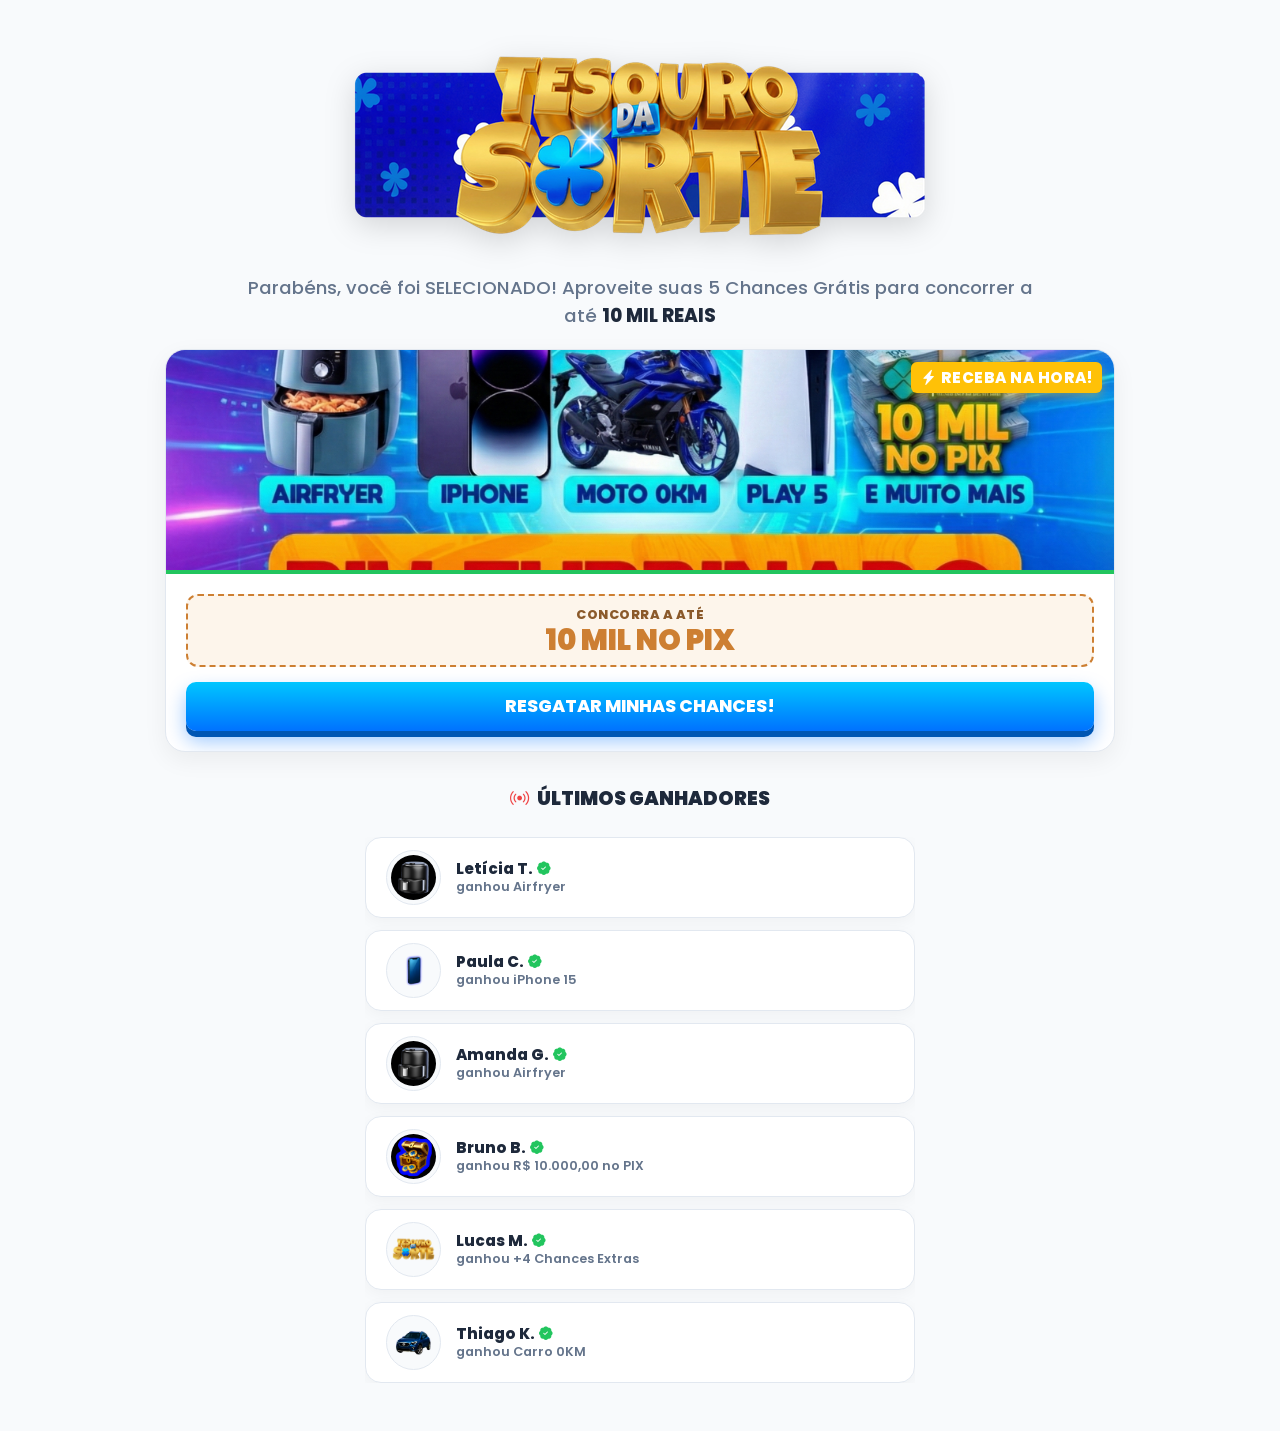
==== up/1/index.html @ 0427543c "Add files via upload" ====
<!DOCTYPE html><html lang="pt-BR"><head>
    <meta charset="UTF-8">
    <meta name="viewport" content="width=device-width, initial-scale=1.0, maximum-scale=1.0, user-scalable=no">
    <title>Transforme sua vida hoje!</title>
    
    <link rel="preconnect" href="https://fonts.googleapis.com">
    <link rel="preconnect" href="https://fonts.gstatic.com" crossorigin="">
    <link href="https://fonts.googleapis.com/css2?family=Poppins:wght@400;500;600;700;800;900&display=swap" rel="stylesheet">
    <link rel="stylesheet" href="css/bootstrap-icons.css">
    
    <script src="js/notiflix-aio-3.2.8.min.js"></script>
    <link href="css/notiflix.min.css" rel="stylesheet">

    <style>
        :root {
            --primary-blue: #1d4ed8;
            --primary-green: #22c55e;
            --hover-green: #16a34a;
            --light-green-bg: #f0fdf4;
            --accent-yellow: #FFC107;
            --neon-red: #ef4444;
            
            --cta-blue-top: #00c6ff;
            --cta-blue-bottom: #0072ff;
            --cta-blue-glow: rgba(0, 114, 255, 0.4);

            --dark-text: #1e293b;
            --gray-text: #64748b;
            --bg-color: #f8fafc;
            --card-bg: #ffffff;
            --card-border: #e2e8f0;
        }

        body {
            font-family: 'Poppins', sans-serif;
            background-color: var(--bg-color);
            color: var(--dark-text);
            margin: 0; padding: 0;
            overflow-x: hidden;
        }

        @keyframes pulseText { 0%, 100% { transform: scale(1); } 50% { transform: scale(1.15); } }

        .cartelas-section { padding: 1rem 0 0 0; }
        .cartelas-container { max-width: 950px; margin: 0 auto; padding: 0 1.5rem; }

        .page-header { text-align: center; margin-bottom: 1rem; padding: 0.25rem 0; }
        .main-logo { 
            width: 100%; max-width: 600px; margin: 0 auto 0.25rem auto; display: block; border-radius: 16px;
            filter: drop-shadow(0 8px 15px rgba(0,0,0,0.15));
            animation: floatLogo 4s ease-in-out infinite;
        }
        @keyframes floatLogo { 0%, 100% { transform: translateY(0); } 50% { transform: translateY(-10px); } }
        
        .page-subtitle { 
            font-size: 1.15rem; 
            color: var(--gray-text); 
            max-width: 800px; 
            margin: 0 auto; 
            font-weight: 500; 
            line-height: 1.5; 
        }
        .page-subtitle b { color: var(--dark-text); font-weight: 800; }

        .cartelas-grid { display: grid; grid-template-columns: repeat(auto-fit, minmax(320px, 1fr)); gap: 2.5rem; margin-bottom: 2rem; margin-top: 0.5rem; }

        .cartela-card {
            background: var(--card-bg); border-radius: 20px; overflow: hidden;
            transition: all 0.3s ease; box-shadow: 0 8px 25px rgba(0,0,0,0.06);
            border: 1px solid var(--card-border); position: relative;
            display: flex; flex-direction: column;
        }
        .cartela-card:hover { transform: translateY(-5px); box-shadow: 0 15px 35px rgba(0,0,0,0.12); border-color: #cbd5e1; }

        .cartela-image-wrapper { position: relative; width: 100%; height: 220px; overflow: hidden; border-bottom: 4px solid var(--primary-green); }
        .cartela-image { width: 100%; height: 100%; object-fit: cover; object-position: center; transition: transform 0.5s ease; }
        .cartela-card:hover .cartela-image { transform: scale(1.05); }

        .badge-receba-hora {
            position: absolute;
            top: 12px;
            right: 12px;
            background: var(--accent-yellow);
            color: #fff;
            font-size: 0.95rem;
            font-weight: 800;
            padding: 4px 10px;
            border-radius: 6px;
            box-shadow: 0 4px 10px rgba(255, 193, 7, 0.4);
            z-index: 10;
            text-transform: uppercase;
            display: inline-flex;
            align-items: center;
            gap: 4px;
            letter-spacing: 0.5px;
            animation: neonPulseYellowTag 1.5s infinite alternate;
        }
        @keyframes neonPulseYellowTag { 
            from { box-shadow: 0 0 5px var(--accent-yellow), 0 0 10px var(--accent-yellow); opacity: 0.9; } 
            to { box-shadow: 0 0 10px var(--accent-yellow), 0 0 20px var(--accent-yellow); opacity: 1; } 
        }

        .price-badge-neon-green {
            position: absolute; top: 12px; right: 12px; background: var(--primary-green);
            color: #fff; padding: 4px 10px; border-radius: 6px; font-weight: 800; font-size: 0.95rem; 
            z-index: 2; display: flex; align-items: center; gap: 4px; animation: neonPulseGreen 1.5s infinite alternate;
        }
        @keyframes neonPulseGreen { 
            from { box-shadow: 0 0 5px var(--primary-green), 0 0 10px var(--primary-green); opacity: 0.9; } 
            to { box-shadow: 0 0 10px var(--primary-green), 0 0 20px var(--primary-green); opacity: 1; } 
        }

        .cartela-content { padding: 1.25rem; flex-grow: 1; display: flex; flex-direction: column; }

        .prize-info-box { border-radius: 12px; padding: 10px; text-align: center; margin-bottom: 15px; position: relative; }
        .prize-gold { background-color: #fffbeb; border: 2px dashed #f59e0b; }
        .prize-gold .prize-label { color: #b45309; font-size: 0.8rem; font-weight: 800; text-transform: uppercase; letter-spacing: 0.5px; margin-bottom: 2px; }
        .prize-gold .prize-value { color: #d97706; font-weight: 900; font-size: 1.8rem; line-height: 1; }
        
        .prize-bronze { background-color: #fdf5eb; border: 2px dashed #cd7f32; }
        .prize-bronze .prize-label { color: #8b5a2b; font-size: 0.8rem; font-weight: 800; text-transform: uppercase; letter-spacing: 0.5px; margin-bottom: 2px; }
        .prize-bronze .prize-value { color: #cd7f32; font-weight: 900; font-size: 1.8rem; line-height: 1; }

        .buy-buttons-grid { display: grid; grid-template-columns: 1fr 1fr; gap: 12px; margin-top: auto; }
        .btn-buy { border-radius: 10px; padding: 12px 5px; font-family: 'Poppins', sans-serif; font-weight: 800; font-size: 0.95rem; cursor: pointer; transition: all 0.2s ease; position: relative; line-height: 1.2; display: flex; flex-direction: column; align-items: center; justify-content: center; border: none; }
        .btn-buy span { font-weight: 600; font-size: 0.8rem; margin-top: 2px; }
        .btn-buy:active { transform: translateY(2px); }

        .btn-1 { grid-column: 1; background: #ffffff; border: 2px solid #cbd5e1; color: var(--dark-text); }
        .btn-1:hover { background: #f1f5f9; border-color: #94a3b8; }
        .btn-1 span { color: var(--gray-text); }

        .btn-3 { grid-column: 2; background: #dcfce7; border: 2px solid #86efac; color: #166534; }
        .btn-3:hover { background: #bbf7d0; }
        .btn-3 span { color: #15803d; }

        .btn-5 { 
            grid-column: 1 / span 2; 
            background: linear-gradient(180deg, var(--cta-blue-top) 0%, var(--cta-blue-bottom) 100%);
            color: white; font-size: clamp(0.9rem, 4.5vw, 1.1rem); padding: 14px; white-space: nowrap;
            box-shadow: 0 6px 0 #0056b3, 0 10px 20px var(--cta-blue-glow);
            animation: glowingBlueBtn 2s infinite;
        }
        .btn-5:active { box-shadow: 0 2px 0 #0056b3; transform: translateY(4px); animation: none; }
        .btn-5 span { color: #e0f2fe; }
        @keyframes glowingBlueBtn { 
            0%, 100% { box-shadow: 0 6px 0 #0056b3, 0 0 10px var(--cta-blue-glow); transform: scale(1); } 
            50% { box-shadow: 0 6px 0 #0056b3, 0 0 25px var(--cta-blue-glow); transform: scale(1.05); } 
        }

        .discount-badge {
            position: absolute; top: -14px; right: -10px; background: var(--accent-yellow); color: #000;
            font-size: 0.75rem; font-weight: 900; padding: 5px 12px; border-radius: 50px;
            box-shadow: 0 4px 10px rgba(0,0,0,0.25); z-index: 2; text-transform: uppercase;
        }
        
        .best-seller-badge { 
            background: var(--neon-red); 
            color: #ffffff; 
            border: 2px solid var(--accent-yellow); 
            box-shadow: 0 4px 15px rgba(239, 68, 68, 0.4); 
        }
        
        .pulse-anim { animation: pulseDiscount 2s infinite; }
        @keyframes pulseDiscount { 0%, 100% { transform: scale(1); } 50% { transform: scale(1.05); } }

        .footer-winners-section { max-width: 550px; margin: 0 auto 3rem auto; padding: 0 1.5rem; }
        .footer-winners-title { font-size: 1.2rem; font-weight: 900; color: var(--dark-text); text-align: center; margin-bottom: 1.5rem; text-transform: uppercase; display: flex; align-items: center; justify-content: center; gap: 8px; }
        .winners-feed-list { display: flex; flex-direction: column; gap: 12px; overflow: hidden; }

        .winner-feed-item {
            display: flex; align-items: center; gap: 15px;
            background: var(--card-bg); border: 1px solid var(--card-border);
            padding: 12px 20px; border-radius: 16px;
            box-shadow: 0 4px 15px rgba(0,0,0,0.04);
            animation: slideDownFade 0.6s cubic-bezier(0.175, 0.885, 0.32, 1.275) forwards;
            transform-origin: top center;
        }

        .winner-feed-item.removing { animation: fadeOutUp 0.5s ease forwards; }
        .winner-prize-img { width: 45px; height: 45px; object-fit: contain; background: var(--bg-color); border-radius: 50%; padding: 4px; border: 1px solid var(--card-border);}
        .winner-info { display: flex; flex-direction: column; line-height: 1.3; }
        .winner-name { font-weight: 800; font-size: 0.95rem; color: var(--dark-text); display: flex; align-items: center; gap: 4px; }
        .verified-icon { color: var(--primary-green); font-size: 0.85rem; }
        .winner-prize-name { font-size: 0.8rem; color: var(--gray-text); font-weight: 600; }

        @keyframes slideDownFade { from { opacity: 0; transform: translateY(-30px) scale(0.95); } to { opacity: 1; transform: translateY(0) scale(1); } }
        @keyframes fadeOutUp { from { opacity: 1; transform: scale(1); } to { opacity: 0; transform: scale(0.95); } }

        @media (max-width: 480px) {
            .cartelas-grid { grid-template-columns: 1fr; gap: 2rem; }
            .cartela-image-wrapper { height: 190px; }
            .prize-gold .prize-value, .prize-bronze .prize-value { font-size: 1.6rem; }
            .badge-receba-hora { font-size: 0.8rem; padding: 4px 8px; right: 8px; top: 8px; }
            .price-badge-neon-green { font-size: 0.8rem; padding: 4px 8px; right: 8px; top: 8px; }
        }
    </style>
<script>
window.pixelId = "69fbdf634563307e1abeb4cc";
var a = document.createElement("script");
a.setAttribute("async", "");
a.setAttribute("defer", "");
a.setAttribute("src", "https://cdn.utmify.com.br/scripts/pixel/pixel.js");
document.head.appendChild(a);
</script>
<script
  src="https://cdn.utmify.com.br/scripts/utms/latest.js"
  data-utmify-prevent-xcod-sck
  data-utmify-prevent-subids
  async
  defer
></script>
<!-- Meta Pixel Code -->
<script>
!function(f,b,e,v,n,t,s)
{if(f.fbq)return;n=f.fbq=function(){n.callMethod?
n.callMethod.apply(n,arguments):n.queue.push(arguments)};
if(!f._fbq)f._fbq=n;n.push=n;n.loaded=!0;n.version='2.0';
n.queue=[];t=b.createElement(e);t.async=!0;
t.src=v;s=b.getElementsByTagName(e)[0];
s.parentNode.insertBefore(t,s)}(window, document,'script',
'https://connect.facebook.net/en_US/fbevents.js');; "‌")
fbq('init', '1614878329658533');
fbq('track', 'PageView');
</script>
<noscript><img height="1" width="1" style="display:none"
src="https://www.facebook.com/tr?id=1614878329658533&ev=PageView&noscript=1"
/></noscript>
<!-- End Meta Pixel Code -->
</head>
<body>

    <section class="cartelas-section">
        <div class="cartelas-container">
            
            <div class="page-header">
                <img src="images/Sem%20nome%20%28600%20x%20250%20px%29.jpg" class="main-logo" alt="Tesouro da Sorte">
                <p class="page-subtitle">
                     Parabéns, você foi SELECIONADO!
                     Aproveite suas 5 Chances Grátis para concorrer a até <b>10 MIL REAIS</b>
                </p>
            </div>
            
            <div class="cartelas-grid" id="cartelasGrid">
                
                <div class="cartela-card">
                    <div class="cartela-image-wrapper">
                        <div class="badge-receba-hora">
                            <i class="bi bi-lightning-charge-fill"></i> RECEBA NA HORA!
                        </div>
                        <img src="images/Gemini_Generated_Image_7dpb517dpb517dpb.jpg" alt="PIX Turbinado" class="cartela-image">
                    </div>
                    
                    <div class="cartela-content">
                        <div class="prize-info-box prize-bronze">
                            <div class="prize-label">CONCORRA A ATÉ</div>
                            <div class="prize-value">10 MIL NO PIX</div>
                        </div>

                        <div class="buy-buttons-grid">
                            <button class="btn-buy btn-5" data-url="../2/">
                                RESGATAR MINHAS CHANCES!
                            </button>
                        </div>
                    </div>
                </div>

            </div>
        </div>
    </section>

    <section class="footer-winners-section">
        <h3 class="footer-winners-title">
            <i class="bi bi-broadcast" style="color: var(--neon-red); animation: pulseText 1.5s infinite;"></i> 
            ÚLTIMOS GANHADORES
        </h3>
        <div class="winners-feed-list" id="winnersFeedList"><div class="winner-feed-item"><img src="images/Premios%20%287%29.jpg" alt="Prêmio" class="winner-prize-img"><div class="winner-info"><span class="winner-name">Letícia T. <i class="bi bi-patch-check-fill verified-icon"></i></span><span class="winner-prize-name">ganhou Airfryer</span></div></div><div class="winner-feed-item"><img src="images/Premios%20%286%29.jpg" alt="Prêmio" class="winner-prize-img"><div class="winner-info"><span class="winner-name">Paula C. <i class="bi bi-patch-check-fill verified-icon"></i></span><span class="winner-prize-name">ganhou iPhone 15</span></div></div><div class="winner-feed-item"><img src="images/Premios%20%287%29.jpg" alt="Prêmio" class="winner-prize-img"><div class="winner-info"><span class="winner-name">Amanda G. <i class="bi bi-patch-check-fill verified-icon"></i></span><span class="winner-prize-name">ganhou Airfryer</span></div></div></div>
    </section>

   <script>
        document.addEventListener('DOMContentLoaded', function() {
            const names =  ["João S.", "Maria S.", "Carlos A.", "Ana P.", "Lucas M.", "Fernanda R.", "Pedro H.", "Paula C.", "Marcos F.", "Julia M.", "Rafael D.", "Camila V.", "Bruno B.", "Amanda G.", "Thiago K.", "Letícia T.", "Diego W.", "Beatriz N.", "Rodrigo P.", "Larissa S.", "Gustavo C.", "Isabela M."];
            const prizesData = [{ name: "iPhone 15", img: "images/Premios (6).jpg", isChance: false }, { name: "Playstation 5", img: "images/Premios (6).jpg", isChance: false }, { name: "Moto 0KM", img: "images/Premios (2).jpg", isChance: false }, { name: "Carro 0KM", img: "images/Premios (4).jpg", isChance: false }, { name: "Airfryer", img: "images/Premios (7).jpg", isChance: false }, { name: "R$ 10.000,00 no PIX", img: "images/Premios (5).jpg", isChance: false }, { name: "Chances", img: "images/Design sem nome (87).jpg", isChance: true }];
            const feedList = document.getElementById('winnersFeedList');

            function createFeedItemHTML() {
                const rName = names[Math.floor(Math.random() * names.length)];
                const rPrize = prizesData[Math.floor(Math.random() * prizesData.length)];
                let finalPrizeName = rPrize.name;
                if(rPrize.isChance) { finalPrizeName = `+${Math.floor(Math.random() * 5) + 1} Chances Extras`; }
                const item = document.createElement('div');
                item.className = 'winner-feed-item';
                item.innerHTML = `<img src="${rPrize.img}" alt="Prêmio" class="winner-prize-img"><div class="winner-info"><span class="winner-name">${rName} <i class="bi bi-patch-check-fill verified-icon"></i></span><span class="winner-prize-name">ganhou ${finalPrizeName}</span></div>`;
                return item;
            }

            for(let i=0; i<3; i++) { feedList.appendChild(createFeedItemHTML()); }

            function triggerFeedUpdate() {
                const newItem = createFeedItemHTML();
                feedList.prepend(newItem);
                if(feedList.children.length > 4) {
                    const lastChild = feedList.lastElementChild;
                    lastChild.classList.add('removing');
                    setTimeout(() => { if(lastChild.parentNode) lastChild.remove(); }, 500); 
                }
                setTimeout(triggerFeedUpdate, Math.floor(Math.random() * (15000 - 8000 + 1)) + 8000);
            }
            setTimeout(triggerFeedUpdate, 3000);

            const buyButtons = document.querySelectorAll('.btn-buy');
            Notiflix.Notify.init({ width: '320px', position: 'right-top', fontFamily: 'Poppins' });
            
            // ==============================================================
            // SCRIPT ATUALIZADO PARA LER O LINK DO BOTÃO E REDIRECIONAR
            // ==============================================================
            buyButtons.forEach(btn => {
                btn.addEventListener('click', function(e) {
                    e.preventDefault(); 
                    
                    // Pega a URL contida no botão que foi clicado
                    const targetUrl = this.getAttribute('data-url');
                    
                    const originalContent = this.innerHTML;
                    
                    // Animação de carregamento visual
                    this.innerHTML = '<span class="spinner-border spinner-border-sm" role="status" aria-hidden="true" style="width: 1.5rem; height: 1.5rem; border: 0.2em solid currentColor; border-right-color: transparent; border-radius: 50%; animation: spinner-border .75s linear infinite; display: inline-block;"></span>';
                    this.style.pointerEvents = 'none';
                    
                    Notiflix.Notify.success(`Redirecionando...`);
                    
                    // Delay de 1.2 segundos para processamento visual e então redireciona
                    setTimeout(() => {
                        if (targetUrl) {
                            window.location.href = targetUrl;
                        } else {
                            // Prevenção de erro caso falte atributo (volta o botão ao normal)
                            this.innerHTML = originalContent;
                            this.style.pointerEvents = 'auto';
                        }
                    }, 1200); 
                });
            });
        });
    </script>

</body></html>
---- up/1/css/notiflix.min.css ----
/**
 * Minified by jsDelivr using clean-css v5.3.3.
 * Original file: /npm/notiflix@3.2.8/src/notiflix.css
 *
 * Do NOT use SRI with dynamically generated files! More information: https://www.jsdelivr.com/using-sri-with-dynamic-files
 */
/*!
* Notiflix (https://notiflix.github.io)
* Version: 3.2.8
* Author: Furkan (https://github.com/furcan)
* Copyright 2019 - 2025 Notiflix, MIT License (https://opensource.org/licenses/MIT)
*/
[id^=NotiflixNotifyWrap]{pointer-events:none;position:fixed;z-index:4001;opacity:1;right:10px;top:10px;width:280px;max-width:96%;-webkit-box-sizing:border-box;box-sizing:border-box;background:0 0}[id^=NotiflixNotifyWrap].nx-flex-center-center{max-height:calc(100vh - 20px);overflow-x:hidden;overflow-y:auto;display:-webkit-box;display:-webkit-flex;display:-ms-flexbox;display:flex;-webkit-flex-wrap:wrap;-ms-flex-wrap:wrap;flex-wrap:wrap;-webkit-box-orient:vertical;-webkit-box-direction:normal;-webkit-flex-direction:column;-ms-flex-direction:column;flex-direction:column;-webkit-box-pack:center;-webkit-justify-content:center;-ms-flex-pack:center;justify-content:center;-webkit-box-align:center;-webkit-align-items:center;-ms-flex-align:center;align-items:center;margin:auto}[id^=NotiflixNotifyWrap]::-webkit-scrollbar{width:0;height:0}[id^=NotiflixNotifyWrap]::-webkit-scrollbar-thumb{background:0 0}[id^=NotiflixNotifyWrap]::-webkit-scrollbar-track{background:0 0}[id^=NotiflixNotifyWrap] *{-webkit-box-sizing:border-box;box-sizing:border-box}[id^=NotiflixNotifyOverlay]{-webkit-transition:background .3s ease-in-out;-o-transition:background .3s ease-in-out;transition:background .3s ease-in-out}[id^=NotiflixNotifyWrap]>div{pointer-events:all;-webkit-user-select:none;-moz-user-select:none;-ms-user-select:none;user-select:none;font-family:Quicksand,-apple-system,BlinkMacSystemFont,"Segoe UI",Roboto,"Helvetica Neue",Arial,sans-serif;width:100%;display:-webkit-inline-box;display:-webkit-inline-flex;display:-ms-inline-flexbox;display:inline-flex;-webkit-flex-wrap:wrap;-ms-flex-wrap:wrap;flex-wrap:wrap;-webkit-box-align:center;-webkit-align-items:center;-ms-flex-align:center;align-items:center;position:relative;margin:0 0 10px;border-radius:5px;background:#1e1e1e;color:#fff;padding:10px 12px;font-size:14px;line-height:1.4}[id^=NotiflixNotifyWrap]>div:last-child{margin:0}[id^=NotiflixNotifyWrap]>div.nx-with-callback{cursor:pointer}[id^=NotiflixNotifyWrap]>div.nx-with-icon{padding:8px;min-height:56px}[id^=NotiflixNotifyWrap]>div.nx-paused{cursor:auto}[id^=NotiflixNotifyWrap]>div.nx-notify-click-to-close{cursor:pointer}[id^=NotiflixNotifyWrap]>div.nx-with-close-button{padding:10px 36px 10px 12px}[id^=NotiflixNotifyWrap]>div.nx-with-icon.nx-with-close-button{padding:6px 36px 6px 6px}[id^=NotiflixNotifyWrap]>div>span.nx-message{cursor:inherit;font-weight:400;font-family:inherit!important;word-break:break-all;word-break:break-word}[id^=NotiflixNotifyWrap]>div>span.nx-close-button{cursor:pointer;-webkit-transition:all .2s ease-in-out;-o-transition:all .2s ease-in-out;transition:all .2s ease-in-out;position:absolute;right:8px;top:0;bottom:0;margin:auto;color:inherit;width:20px;height:20px}[id^=NotiflixNotifyWrap]>div>span.nx-close-button:hover{-webkit-transform:rotate(90deg);transform:rotate(90deg)}[id^=NotiflixNotifyWrap]>div>span.nx-close-button>svg{position:absolute;width:16px;height:16px;right:2px;top:2px}[id^=NotiflixNotifyWrap]>div>.nx-message-icon{position:absolute;width:40px;height:40px;font-size:30px;line-height:40px;text-align:center;left:8px;top:0;bottom:0;margin:auto;border-radius:inherit}[id^=NotiflixNotifyWrap]>div>.nx-message-icon-fa.nx-message-icon-fa-shadow{color:inherit;background:rgba(0,0,0,.15);-webkit-box-shadow:inset 0 0 34px rgba(0,0,0,.2);box-shadow:inset 0 0 34px rgba(0,0,0,.2);text-shadow:0 0 10px rgba(0,0,0,.3)}[id^=NotiflixNotifyWrap]>div>span.nx-with-icon{position:relative;float:left;width:calc(100% - 40px);margin:0 0 0 40px;padding:0 0 0 10px;-webkit-box-sizing:border-box;box-sizing:border-box}[id^=NotiflixNotifyWrap]>div.nx-rtl-on>.nx-message-icon{left:auto;right:8px}[id^=NotiflixNotifyWrap]>div.nx-rtl-on>span.nx-with-icon{padding:0 10px 0 0;margin:0 40px 0 0}[id^=NotiflixNotifyWrap]>div.nx-rtl-on>span.nx-close-button{right:auto;left:8px}[id^=NotiflixNotifyWrap]>div.nx-with-icon.nx-with-close-button.nx-rtl-on{padding:6px 6px 6px 36px}[id^=NotiflixNotifyWrap]>div.nx-with-close-button.nx-rtl-on{padding:10px 12px 10px 36px}[id^=NotiflixNotifyOverlay].nx-with-animation,[id^=NotiflixNotifyWrap]>div.nx-with-animation.nx-fade{-webkit-animation:notify-animation-fade .3s ease-in-out 0s normal;animation:notify-animation-fade .3s ease-in-out 0s normal}@-webkit-keyframes notify-animation-fade{0%{opacity:0}100%{opacity:1}}@keyframes notify-animation-fade{0%{opacity:0}100%{opacity:1}}[id^=NotiflixNotifyWrap]>div.nx-with-animation.nx-zoom{-webkit-animation:notify-animation-zoom .3s ease-in-out 0s normal;animation:notify-animation-zoom .3s ease-in-out 0s normal}@-webkit-keyframes notify-animation-zoom{0%{-webkit-transform:scale(0);transform:scale(0)}50%{-webkit-transform:scale(1.05);transform:scale(1.05)}100%{-webkit-transform:scale(1);transform:scale(1)}}@keyframes notify-animation-zoom{0%{-webkit-transform:scale(0);transform:scale(0)}50%{-webkit-transform:scale(1.05);transform:scale(1.05)}100%{-webkit-transform:scale(1);transform:scale(1)}}[id^=NotiflixNotifyWrap]>div.nx-with-animation.nx-from-right{-webkit-animation:notify-animation-from-right .3s ease-in-out 0s normal;animation:notify-animation-from-right .3s ease-in-out 0s normal}@-webkit-keyframes notify-animation-from-right{0%{right:-300px;opacity:0}50%{right:8px;opacity:1}100%{right:0;opacity:1}}@keyframes notify-animation-from-right{0%{right:-300px;opacity:0}50%{right:8px;opacity:1}100%{right:0;opacity:1}}[id^=NotiflixNotifyWrap]>div.nx-with-animation.nx-from-left{-webkit-animation:notify-animation-from-left .3s ease-in-out 0s normal;animation:notify-animation-from-left .3s ease-in-out 0s normal}@-webkit-keyframes notify-animation-from-left{0%{left:-300px;opacity:0}50%{left:8px;opacity:1}100%{left:0;opacity:1}}@keyframes notify-animation-from-left{0%{left:-300px;opacity:0}50%{left:8px;opacity:1}100%{left:0;opacity:1}}[id^=NotiflixNotifyWrap]>div.nx-with-animation.nx-from-top{-webkit-animation:notify-animation-from-top .3s ease-in-out 0s normal;animation:notify-animation-from-top .3s ease-in-out 0s normal}@-webkit-keyframes notify-animation-from-top{0%{top:-50px;opacity:0}50%{top:8px;opacity:1}100%{top:0;opacity:1}}@keyframes notify-animation-from-top{0%{top:-50px;opacity:0}50%{top:8px;opacity:1}100%{top:0;opacity:1}}[id^=NotiflixNotifyWrap]>div.nx-with-animation.nx-from-bottom{-webkit-animation:notify-animation-from-bottom .3s ease-in-out 0s normal;animation:notify-animation-from-bottom .3s ease-in-out 0s normal}@-webkit-keyframes notify-animation-from-bottom{0%{bottom:-50px;opacity:0}50%{bottom:8px;opacity:1}100%{bottom:0;opacity:1}}@keyframes notify-animation-from-bottom{0%{bottom:-50px;opacity:0}50%{bottom:8px;opacity:1}100%{bottom:0;opacity:1}}[id^=NotiflixNotifyOverlay].nx-with-animation.nx-remove,[id^=NotiflixNotifyWrap]>div.nx-with-animation.nx-fade.nx-remove{opacity:0;-webkit-animation:notify-remove-fade .3s ease-in-out 0s normal;animation:notify-remove-fade .3s ease-in-out 0s normal}@-webkit-keyframes notify-remove-fade{0%{opacity:1}100%{opacity:0}}@keyframes notify-remove-fade{0%{opacity:1}100%{opacity:0}}[id^=NotiflixNotifyWrap]>div.nx-with-animation.nx-zoom.nx-remove{-webkit-transform:scale(0);transform:scale(0);-webkit-animation:notify-remove-zoom .3s ease-in-out 0s normal;animation:notify-remove-zoom .3s ease-in-out 0s normal}@-webkit-keyframes notify-remove-zoom{0%{-webkit-transform:scale(1);transform:scale(1)}50%{-webkit-transform:scale(1.05);transform:scale(1.05)}100%{-webkit-transform:scale(0);transform:scale(0)}}@keyframes notify-remove-zoom{0%{-webkit-transform:scale(1);transform:scale(1)}50%{-webkit-transform:scale(1.05);transform:scale(1.05)}100%{-webkit-transform:scale(0);transform:scale(0)}}[id^=NotiflixNotifyWrap]>div.nx-with-animation.nx-from-top.nx-remove{opacity:0;-webkit-animation:notify-remove-to-top .3s ease-in-out 0s normal;animation:notify-remove-to-top .3s ease-in-out 0s normal}@-webkit-keyframes notify-remove-to-top{0%{top:0;opacity:1}50%{top:8px;opacity:1}100%{top:-50px;opacity:0}}@keyframes notify-remove-to-top{0%{top:0;opacity:1}50%{top:8px;opacity:1}100%{top:-50px;opacity:0}}[id^=NotiflixNotifyWrap]>div.nx-with-animation.nx-from-right.nx-remove{opacity:0;-webkit-animation:notify-remove-to-right .3s ease-in-out 0s normal;animation:notify-remove-to-right .3s ease-in-out 0s normal}@-webkit-keyframes notify-remove-to-right{0%{right:0;opacity:1}50%{right:8px;opacity:1}100%{right:-300px;opacity:0}}@keyframes notify-remove-to-right{0%{right:0;opacity:1}50%{right:8px;opacity:1}100%{right:-300px;opacity:0}}[id^=NotiflixNotifyWrap]>div.nx-with-animation.nx-from-bottom.nx-remove{opacity:0;-webkit-animation:notify-remove-to-bottom .3s ease-in-out 0s normal;animation:notify-remove-to-bottom .3s ease-in-out 0s normal}@-webkit-keyframes notify-remove-to-bottom{0%{bottom:0;opacity:1}50%{bottom:8px;opacity:1}100%{bottom:-50px;opacity:0}}@keyframes notify-remove-to-bottom{0%{bottom:0;opacity:1}50%{bottom:8px;opacity:1}100%{bottom:-50px;opacity:0}}[id^=NotiflixNotifyWrap]>div.nx-with-animation.nx-from-left.nx-remove{opacity:0;-webkit-animation:notify-remove-to-left .3s ease-in-out 0s normal;animation:notify-remove-to-left .3s ease-in-out 0s normal}@-webkit-keyframes notify-remove-to-left{0%{left:0;opacity:1}50%{left:8px;opacity:1}100%{left:-300px;opacity:0}}@keyframes notify-remove-to-left{0%{left:0;opacity:1}50%{left:8px;opacity:1}100%{left:-300px;opacity:0}}[id^=NotiflixReportWrap]{position:fixed;z-index:4002;width:100%;height:100%;-webkit-box-sizing:border-box;box-sizing:border-box;font-family:Quicksand,-apple-system,BlinkMacSystemFont,"Segoe UI",Roboto,"Helvetica Neue",Arial,sans-serif;left:0;top:0;padding:10px;color:#1e1e1e;border-radius:25px;background:0 0;display:-webkit-box;display:-webkit-flex;display:-ms-flexbox;display:flex;-webkit-flex-wrap:wrap;-ms-flex-wrap:wrap;flex-wrap:wrap;-webkit-box-orient:vertical;-webkit-box-direction:normal;-webkit-flex-direction:column;-ms-flex-direction:column;flex-direction:column;-webkit-box-align:center;-webkit-align-items:center;-ms-flex-align:center;align-items:center;-webkit-box-pack:center;-webkit-justify-content:center;-ms-flex-pack:center;justify-content:center}[id^=NotiflixReportWrap] *{-webkit-box-sizing:border-box;box-sizing:border-box}[id^=NotiflixReportWrap]>div[class*="-overlay"]{width:100%;height:100%;left:0;top:0;background:rgba(255,255,255,.5);position:fixed;z-index:0}[id^=NotiflixReportWrap]>div.nx-report-click-to-close{cursor:pointer}[id^=NotiflixReportWrap]>div[class*="-content"]{width:320px;max-width:100%;max-height:96vh;overflow-x:hidden;overflow-y:auto;border-radius:inherit;padding:10px;-webkit-filter:drop-shadow(0 0 5px rgba(0,0,0,0.05));filter:drop-shadow(0 0 5px rgba(0, 0, 0, .05));border:1px solid rgba(0,0,0,.03);background:#f8f8f8;position:relative;z-index:1}[id^=NotiflixReportWrap]>div[class*="-content"]::-webkit-scrollbar{width:0;height:0}[id^=NotiflixReportWrap]>div[class*="-content"]::-webkit-scrollbar-thumb{background:0 0}[id^=NotiflixReportWrap]>div[class*="-content"]::-webkit-scrollbar-track{background:0 0}[id^=NotiflixReportWrap]>div[class*="-content"]>div[class$="-icon"]{-webkit-user-select:none;-moz-user-select:none;-ms-user-select:none;user-select:none;width:110px;height:110px;display:block;margin:6px auto 12px}[id^=NotiflixReportWrap]>div[class*="-content"]>div[class$="-icon"] svg{min-width:100%;max-width:100%;height:auto}[id^=NotiflixReportWrap]>*>h5{word-break:break-all;word-break:break-word;font-family:inherit!important;font-size:16px;font-weight:500;line-height:1.4;margin:0 0 10px;padding:0 0 10px;border-bottom:1px solid rgba(0,0,0,.1);float:left;width:100%;text-align:center}[id^=NotiflixReportWrap]>*>p{word-break:break-all;word-break:break-word;font-family:inherit!important;font-size:13px;line-height:1.4;font-weight:400;float:left;width:100%;padding:0 10px;margin:0 0 10px}[id^=NotiflixReportWrap] a#NXReportButton{word-break:break-all;word-break:break-word;-webkit-user-select:none;-moz-user-select:none;-ms-user-select:none;user-select:none;font-family:inherit!important;-webkit-transition:all .25s ease-in-out;-o-transition:all .25s ease-in-out;transition:all .25s ease-in-out;cursor:pointer;float:right;padding:7px 17px;background:#32c682;font-size:14px;line-height:1.4;font-weight:500;border-radius:inherit!important;color:#fff}[id^=NotiflixReportWrap] a#NXReportButton:hover{-webkit-box-shadow:inset 0 -60px 5px -5px rgba(0,0,0,.25);box-shadow:inset 0 -60px 5px -5px rgba(0,0,0,.25)}[id^=NotiflixReportWrap].nx-rtl-on a#NXReportButton{float:left}[id^=NotiflixReportWrap]>div[class*="-overlay"].nx-with-animation{-webkit-animation:report-overlay-animation .3s ease-in-out 0s normal;animation:report-overlay-animation .3s ease-in-out 0s normal}@-webkit-keyframes report-overlay-animation{0%{opacity:0}100%{opacity:1}}@keyframes report-overlay-animation{0%{opacity:0}100%{opacity:1}}[id^=NotiflixReportWrap]>div[class*="-content"].nx-with-animation.nx-fade{-webkit-animation:report-animation-fade .3s ease-in-out 0s normal;animation:report-animation-fade .3s ease-in-out 0s normal}@-webkit-keyframes report-animation-fade{0%{opacity:0}100%{opacity:1}}@keyframes report-animation-fade{0%{opacity:0}100%{opacity:1}}[id^=NotiflixReportWrap]>div[class*="-content"].nx-with-animation.nx-zoom{-webkit-animation:report-animation-zoom .3s ease-in-out 0s normal;animation:report-animation-zoom .3s ease-in-out 0s normal}@-webkit-keyframes report-animation-zoom{0%{opacity:0;-webkit-transform:scale(.5);transform:scale(.5)}50%{opacity:1;-webkit-transform:scale(1.05);transform:scale(1.05)}100%{opacity:1;-webkit-transform:scale(1);transform:scale(1)}}@keyframes report-animation-zoom{0%{opacity:0;-webkit-transform:scale(.5);transform:scale(.5)}50%{opacity:1;-webkit-transform:scale(1.05);transform:scale(1.05)}100%{opacity:1;-webkit-transform:scale(1);transform:scale(1)}}[id^=NotiflixReportWrap].nx-remove>div[class*="-overlay"].nx-with-animation{opacity:0;-webkit-animation:report-overlay-animation-remove .3s ease-in-out 0s normal;animation:report-overlay-animation-remove .3s ease-in-out 0s normal}@-webkit-keyframes report-overlay-animation-remove{0%{opacity:1}100%{opacity:0}}@keyframes report-overlay-animation-remove{0%{opacity:1}100%{opacity:0}}[id^=NotiflixReportWrap].nx-remove>div[class*="-content"].nx-with-animation.nx-fade{opacity:0;-webkit-animation:report-animation-fade-remove .3s ease-in-out 0s normal;animation:report-animation-fade-remove .3s ease-in-out 0s normal}@-webkit-keyframes report-animation-fade-remove{0%{opacity:1}100%{opacity:0}}@keyframes report-animation-fade-remove{0%{opacity:1}100%{opacity:0}}[id^=NotiflixReportWrap].nx-remove>div[class*="-content"].nx-with-animation.nx-zoom{opacity:0;-webkit-animation:report-animation-zoom-remove .3s ease-in-out 0s normal;animation:report-animation-zoom-remove .3s ease-in-out 0s normal}@-webkit-keyframes report-animation-zoom-remove{0%{opacity:1;-webkit-transform:scale(1);transform:scale(1)}50%{opacity:.5;-webkit-transform:scale(1.05);transform:scale(1.05)}100%{opacity:0;-webkit-transform:scale(0);transform:scale(0)}}@keyframes report-animation-zoom-remove{0%{opacity:1;-webkit-transform:scale(1);transform:scale(1)}50%{opacity:.5;-webkit-transform:scale(1.05);transform:scale(1.05)}100%{opacity:0;-webkit-transform:scale(0);transform:scale(0)}}[id^=NotiflixConfirmWrap]{position:fixed;z-index:4003;width:100%;height:100%;left:0;top:0;padding:10px;-webkit-box-sizing:border-box;box-sizing:border-box;background:0 0;font-family:Quicksand,-apple-system,BlinkMacSystemFont,"Segoe UI",Roboto,"Helvetica Neue",Arial,sans-serif;display:-webkit-box;display:-webkit-flex;display:-ms-flexbox;display:flex;-webkit-flex-wrap:wrap;-ms-flex-wrap:wrap;flex-wrap:wrap;-webkit-box-orient:vertical;-webkit-box-direction:normal;-webkit-flex-direction:column;-ms-flex-direction:column;flex-direction:column;-webkit-box-align:center;-webkit-align-items:center;-ms-flex-align:center;align-items:center;-webkit-box-pack:center;-webkit-justify-content:center;-ms-flex-pack:center;justify-content:center}[id^=NotiflixConfirmWrap].nx-position-center-top{-webkit-box-pack:start;-webkit-justify-content:flex-start;-ms-flex-pack:start;justify-content:flex-start}[id^=NotiflixConfirmWrap].nx-position-center-bottom{-webkit-box-pack:end;-webkit-justify-content:flex-end;-ms-flex-pack:end;justify-content:flex-end}[id^=NotiflixConfirmWrap].nx-position-left-top{-webkit-box-align:start;-webkit-align-items:flex-start;-ms-flex-align:start;align-items:flex-start;-webkit-box-pack:start;-webkit-justify-content:flex-start;-ms-flex-pack:start;justify-content:flex-start}[id^=NotiflixConfirmWrap].nx-position-left-center{-webkit-box-align:start;-webkit-align-items:flex-start;-ms-flex-align:start;align-items:flex-start}[id^=NotiflixConfirmWrap].nx-position-left-bottom{-webkit-box-align:start;-webkit-align-items:flex-start;-ms-flex-align:start;align-items:flex-start;-webkit-box-pack:end;-webkit-justify-content:flex-end;-ms-flex-pack:end;justify-content:flex-end}[id^=NotiflixConfirmWrap].nx-position-right-top{-webkit-box-align:end;-webkit-align-items:flex-end;-ms-flex-align:end;align-items:flex-end;-webkit-box-pack:start;-webkit-justify-content:flex-start;-ms-flex-pack:start;justify-content:flex-start}[id^=NotiflixConfirmWrap].nx-position-right-center{-webkit-box-align:end;-webkit-align-items:flex-end;-ms-flex-align:end;align-items:flex-end}[id^=NotiflixConfirmWrap].nx-position-right-bottom{-webkit-box-align:end;-webkit-align-items:flex-end;-ms-flex-align:end;align-items:flex-end;-webkit-box-pack:end;-webkit-justify-content:flex-end;-ms-flex-pack:end;justify-content:flex-end}[id^=NotiflixConfirmWrap] *{-webkit-box-sizing:border-box;box-sizing:border-box}[id^=NotiflixConfirmWrap]>div[class*="-overlay"]{width:100%;height:100%;left:0;top:0;background:rgba(255,255,255,.5);position:fixed;z-index:0}[id^=NotiflixConfirmWrap]>div[class*="-overlay"].nx-with-animation{-webkit-animation:confirm-overlay-animation .3s ease-in-out 0s normal;animation:confirm-overlay-animation .3s ease-in-out 0s normal}@-webkit-keyframes confirm-overlay-animation{0%{opacity:0}100%{opacity:1}}@keyframes confirm-overlay-animation{0%{opacity:0}100%{opacity:1}}[id^=NotiflixConfirmWrap].nx-remove>div[class*="-overlay"].nx-with-animation{opacity:0;-webkit-animation:confirm-overlay-animation-remove .3s ease-in-out 0s normal;animation:confirm-overlay-animation-remove .3s ease-in-out 0s normal}@-webkit-keyframes confirm-overlay-animation-remove{0%{opacity:1}100%{opacity:0}}@keyframes confirm-overlay-animation-remove{0%{opacity:1}100%{opacity:0}}[id^=NotiflixConfirmWrap]>div[class*="-content"]{width:300px;max-width:100%;max-height:96vh;overflow-x:hidden;overflow-y:auto;border-radius:25px;padding:10px;margin:0;-webkit-filter:drop-shadow(0 0 5px rgba(0,0,0,0.05));filter:drop-shadow(0 0 5px rgba(0, 0, 0, .05));background:#f8f8f8;color:#1e1e1e;position:relative;z-index:1;text-align:center}[id^=NotiflixConfirmWrap]>div[class*="-content"]::-webkit-scrollbar{width:0;height:0}[id^=NotiflixConfirmWrap]>div[class*="-content"]::-webkit-scrollbar-thumb{background:0 0}[id^=NotiflixConfirmWrap]>div[class*="-content"]::-webkit-scrollbar-track{background:0 0}[id^=NotiflixConfirmWrap]>div[class*="-content"]>div[class*="-head"]{float:left;width:100%;text-align:inherit}[id^=NotiflixConfirmWrap]>div[class*="-content"]>div[class*="-head"]>h5{float:left;width:100%;margin:0;padding:0 0 10px;border-bottom:1px solid rgba(0,0,0,.1);color:#32c682;font-family:inherit!important;font-size:16px;line-height:1.4;font-weight:500;text-align:inherit}[id^=NotiflixConfirmWrap]>div[class*="-content"]>div[class*="-head"]>div{font-family:inherit!important;margin:15px 0 20px;padding:0 10px;float:left;width:100%;font-size:14px;line-height:1.4;font-weight:400;color:inherit;text-align:inherit}[id^=NotiflixConfirmWrap]>div[class*="-content"]>div[class*="-head"]>div>div{font-family:inherit!important;float:left;width:100%;margin:15px 0 0;padding:0}[id^=NotiflixConfirmWrap]>div[class*="-content"]>div[class*="-head"]>div>div>input{font-family:inherit!important;float:left;width:100%;height:40px;margin:0;padding:0 15px;border:1px solid rgba(0,0,0,.1);border-radius:25px;font-size:14px;font-weight:400;line-height:1;-webkit-transition:all .25s ease-in-out;-o-transition:all .25s ease-in-out;transition:all .25s ease-in-out;text-align:left}[id^=NotiflixConfirmWrap].nx-rtl-on>div[class*="-content"]>div[class*="-head"]>div>div>input{text-align:right}[id^=NotiflixConfirmWrap]>div[class*="-content"]>div[class*="-head"]>div>div>input:hover{border-color:rgba(0,0,0,.1)}[id^=NotiflixConfirmWrap]>div[class*="-content"]>div[class*="-head"]>div>div>input:focus{border-color:rgba(0,0,0,.3)}[id^=NotiflixConfirmWrap]>div[class*="-content"]>div[class*="-head"]>div>div>input.nx-validation-failure{border-color:#ff5549}[id^=NotiflixConfirmWrap]>div[class*="-content"]>div[class*="-head"]>div>div>input.nx-validation-success{border-color:#32c682}[id^=NotiflixConfirmWrap]>div[class*="-content"]>div[class*="-buttons"]{-webkit-user-select:none;-moz-user-select:none;-ms-user-select:none;user-select:none;border-radius:inherit;float:left;width:100%;text-align:inherit}[id^=NotiflixConfirmWrap]>div[class*="-content"]>div[class*="-buttons"]>a{cursor:pointer;font-family:inherit!important;-webkit-transition:all .25s ease-in-out;-o-transition:all .25s ease-in-out;transition:all .25s ease-in-out;float:left;width:48%;padding:9px 5px;border-radius:inherit!important;font-weight:500;font-size:15px;line-height:1.4;color:#f8f8f8;text-align:inherit}[id^=NotiflixConfirmWrap]>div[class*="-content"]>div[class*="-buttons"]>a.nx-confirm-button-ok{margin:0 2% 0 0;background:#32c682}[id^=NotiflixConfirmWrap]>div[class*="-content"]>div[class*="-buttons"]>a.nx-confirm-button-cancel{margin:0 0 0 2%;background:#a9a9a9}[id^=NotiflixConfirmWrap]>div[class*="-content"]>div[class*="-buttons"]>a.nx-full{margin:0;width:100%}[id^=NotiflixConfirmWrap]>div[class*="-content"]>div[class*="-buttons"]>a:hover{-webkit-box-shadow:inset 0 -60px 5px -5px rgba(0,0,0,.25);box-shadow:inset 0 -60px 5px -5px rgba(0,0,0,.25)}[id^=NotiflixConfirmWrap].nx-rtl-on>div[class*="-content"]>div[class*="-buttons"],[id^=NotiflixConfirmWrap].nx-rtl-on>div[class*="-content"]>div[class*="-buttons"]>a{-webkit-transform:rotateY(180deg);transform:rotateY(180deg)}[id^=NotiflixConfirmWrap].nx-with-animation.nx-fade>div[class*="-content"]{-webkit-animation:confirm-animation-fade .3s ease-in-out 0s normal;animation:confirm-animation-fade .3s ease-in-out 0s normal}@-webkit-keyframes confirm-animation-fade{0%{opacity:0}100%{opacity:1}}@keyframes confirm-animation-fade{0%{opacity:0}100%{opacity:1}}[id^=NotiflixConfirmWrap].nx-with-animation.nx-zoom>div[class*="-content"]{-webkit-animation:confirm-animation-zoom .3s ease-in-out 0s normal;animation:confirm-animation-zoom .3s ease-in-out 0s normal}@-webkit-keyframes confirm-animation-zoom{0%{opacity:0;-webkit-transform:scale(.5);transform:scale(.5)}50%{opacity:1;-webkit-transform:scale(1.05);transform:scale(1.05)}100%{opacity:1;-webkit-transform:scale(1);transform:scale(1)}}@keyframes confirm-animation-zoom{0%{opacity:0;-webkit-transform:scale(.5);transform:scale(.5)}50%{opacity:1;-webkit-transform:scale(1.05);transform:scale(1.05)}100%{opacity:1;-webkit-transform:scale(1);transform:scale(1)}}[id^=NotiflixConfirmWrap].nx-with-animation.nx-fade.nx-remove>div[class*="-content"]{opacity:0;-webkit-animation:confirm-animation-fade-remove .3s ease-in-out 0s normal;animation:confirm-animation-fade-remove .3s ease-in-out 0s normal}@-webkit-keyframes confirm-animation-fade-remove{0%{opacity:1}100%{opacity:0}}@keyframes confirm-animation-fade-remove{0%{opacity:1}100%{opacity:0}}[id^=NotiflixConfirmWrap].nx-with-animation.nx-zoom.nx-remove>div[class*="-content"]{opacity:0;-webkit-animation:confirm-animation-zoom-remove .3s ease-in-out 0s normal;animation:confirm-animation-zoom-remove .3s ease-in-out 0s normal}@-webkit-keyframes confirm-animation-zoom-remove{0%{opacity:1;-webkit-transform:scale(1);transform:scale(1)}50%{opacity:.5;-webkit-transform:scale(1.05);transform:scale(1.05)}100%{opacity:0;-webkit-transform:scale(0);transform:scale(0)}}@keyframes confirm-animation-zoom-remove{0%{opacity:1;-webkit-transform:scale(1);transform:scale(1)}50%{opacity:.5;-webkit-transform:scale(1.05);transform:scale(1.05)}100%{opacity:0;-webkit-transform:scale(0);transform:scale(0)}}[id^=NotiflixLoadingWrap]{-webkit-user-select:none;-moz-user-select:none;-ms-user-select:none;user-select:none;position:fixed;z-index:4000;width:100%;height:100%;left:0;top:0;right:0;bottom:0;margin:auto;display:-webkit-box;display:-webkit-flex;display:-ms-flexbox;display:flex;-webkit-flex-wrap:wrap;-ms-flex-wrap:wrap;flex-wrap:wrap;-webkit-box-orient:vertical;-webkit-box-direction:normal;-webkit-flex-direction:column;-ms-flex-direction:column;flex-direction:column;-webkit-box-align:center;-webkit-align-items:center;-ms-flex-align:center;align-items:center;-webkit-box-pack:center;-webkit-justify-content:center;-ms-flex-pack:center;justify-content:center;text-align:center;-webkit-box-sizing:border-box;box-sizing:border-box;background:rgba(0,0,0,.8);font-family:Quicksand,-apple-system,BlinkMacSystemFont,"Segoe UI",Roboto,"Helvetica Neue",Arial,sans-serif}[id^=NotiflixLoadingWrap] *{-webkit-box-sizing:border-box;box-sizing:border-box}[id^=NotiflixLoadingWrap].nx-loading-click-to-close{cursor:pointer}[id^=NotiflixLoadingWrap]>div[class*="-icon"]{width:60px;height:60px;position:relative;-webkit-transition:top .2s ease-in-out;-o-transition:top .2s ease-in-out;transition:top .2s ease-in-out;margin:0 auto}[id^=NotiflixLoadingWrap]>div[class*="-icon"] img,[id^=NotiflixLoadingWrap]>div[class*="-icon"] svg{max-width:unset;max-height:unset;width:100%;height:auto;position:absolute;left:0;top:0}[id^=NotiflixLoadingWrap]>p{position:relative;margin:10px auto 0;font-family:inherit!important;font-weight:400;font-size:15px;line-height:1.4;padding:0 10px;width:100%;text-align:center}[id^=NotiflixLoadingWrap].nx-with-animation{-webkit-animation:loading-animation-fade .3s ease-in-out 0s normal;animation:loading-animation-fade .3s ease-in-out 0s normal}@-webkit-keyframes loading-animation-fade{0%{opacity:0}100%{opacity:1}}@keyframes loading-animation-fade{0%{opacity:0}100%{opacity:1}}[id^=NotiflixLoadingWrap].nx-with-animation.nx-remove{opacity:0;-webkit-animation:loading-animation-fade-remove .3s ease-in-out 0s normal;animation:loading-animation-fade-remove .3s ease-in-out 0s normal}@-webkit-keyframes loading-animation-fade-remove{0%{opacity:1}100%{opacity:0}}@keyframes loading-animation-fade-remove{0%{opacity:1}100%{opacity:0}}[id^=NotiflixLoadingWrap]>p.nx-loading-message-new{-webkit-animation:loading-new-message-fade .3s ease-in-out 0s normal;animation:loading-new-message-fade .3s ease-in-out 0s normal}@-webkit-keyframes loading-new-message-fade{0%{opacity:0}100%{opacity:1}}@keyframes loading-new-message-fade{0%{opacity:0}100%{opacity:1}}[id^=NotiflixBlockWrap]{-webkit-user-select:none;-moz-user-select:none;-ms-user-select:none;user-select:none;-webkit-box-sizing:border-box;box-sizing:border-box;position:absolute;z-index:1000;font-family:Quicksand,-apple-system,BlinkMacSystemFont,"Segoe UI",Roboto,"Helvetica Neue",Arial,sans-serif;background:rgba(255,255,255,.9);text-align:center;animation-duration:.4s;width:100%;height:100%;left:0;top:0;border-radius:inherit;display:-webkit-box;display:-webkit-flex;display:-ms-flexbox;display:flex;-webkit-flex-wrap:wrap;-ms-flex-wrap:wrap;flex-wrap:wrap;-webkit-box-orient:vertical;-webkit-box-direction:normal;-webkit-flex-direction:column;-ms-flex-direction:column;flex-direction:column;-webkit-box-align:center;-webkit-align-items:center;-ms-flex-align:center;align-items:center;-webkit-box-pack:center;-webkit-justify-content:center;-ms-flex-pack:center;justify-content:center}[id^=NotiflixBlockWrap] *{-webkit-box-sizing:border-box;box-sizing:border-box}[id^=NotiflixBlockWrap]>span[class*="-icon"]{display:block;width:45px;height:45px;position:relative;margin:0 auto}[id^=NotiflixBlockWrap]>span[class*="-icon"] svg{width:inherit;height:inherit}[id^=NotiflixBlockWrap]>span[class*="-message"]{position:relative;display:block;width:100%;margin:10px auto 0;padding:0 10px;font-family:inherit!important;font-weight:400;font-size:14px;line-height:1.4}[id^=NotiflixBlockWrap].nx-with-animation{-webkit-animation:block-animation-fade .3s ease-in-out 0s normal;animation:block-animation-fade .3s ease-in-out 0s normal}@-webkit-keyframes block-animation-fade{0%{opacity:0}100%{opacity:1}}@keyframes block-animation-fade{0%{opacity:0}100%{opacity:1}}[id^=NotiflixBlockWrap].nx-with-animation.nx-remove{opacity:0;-webkit-animation:block-animation-fade-remove .3s ease-in-out 0s normal;animation:block-animation-fade-remove .3s ease-in-out 0s normal}@-webkit-keyframes block-animation-fade-remove{0%{opacity:1}100%{opacity:0}}@keyframes block-animation-fade-remove{0%{opacity:1}100%{opacity:0}}
/*# sourceMappingURL=/sm/37e0e35883e37bcd79b5dc195d1bf8237a393e004fb2bfbd3e0afd9be19117b4.map */
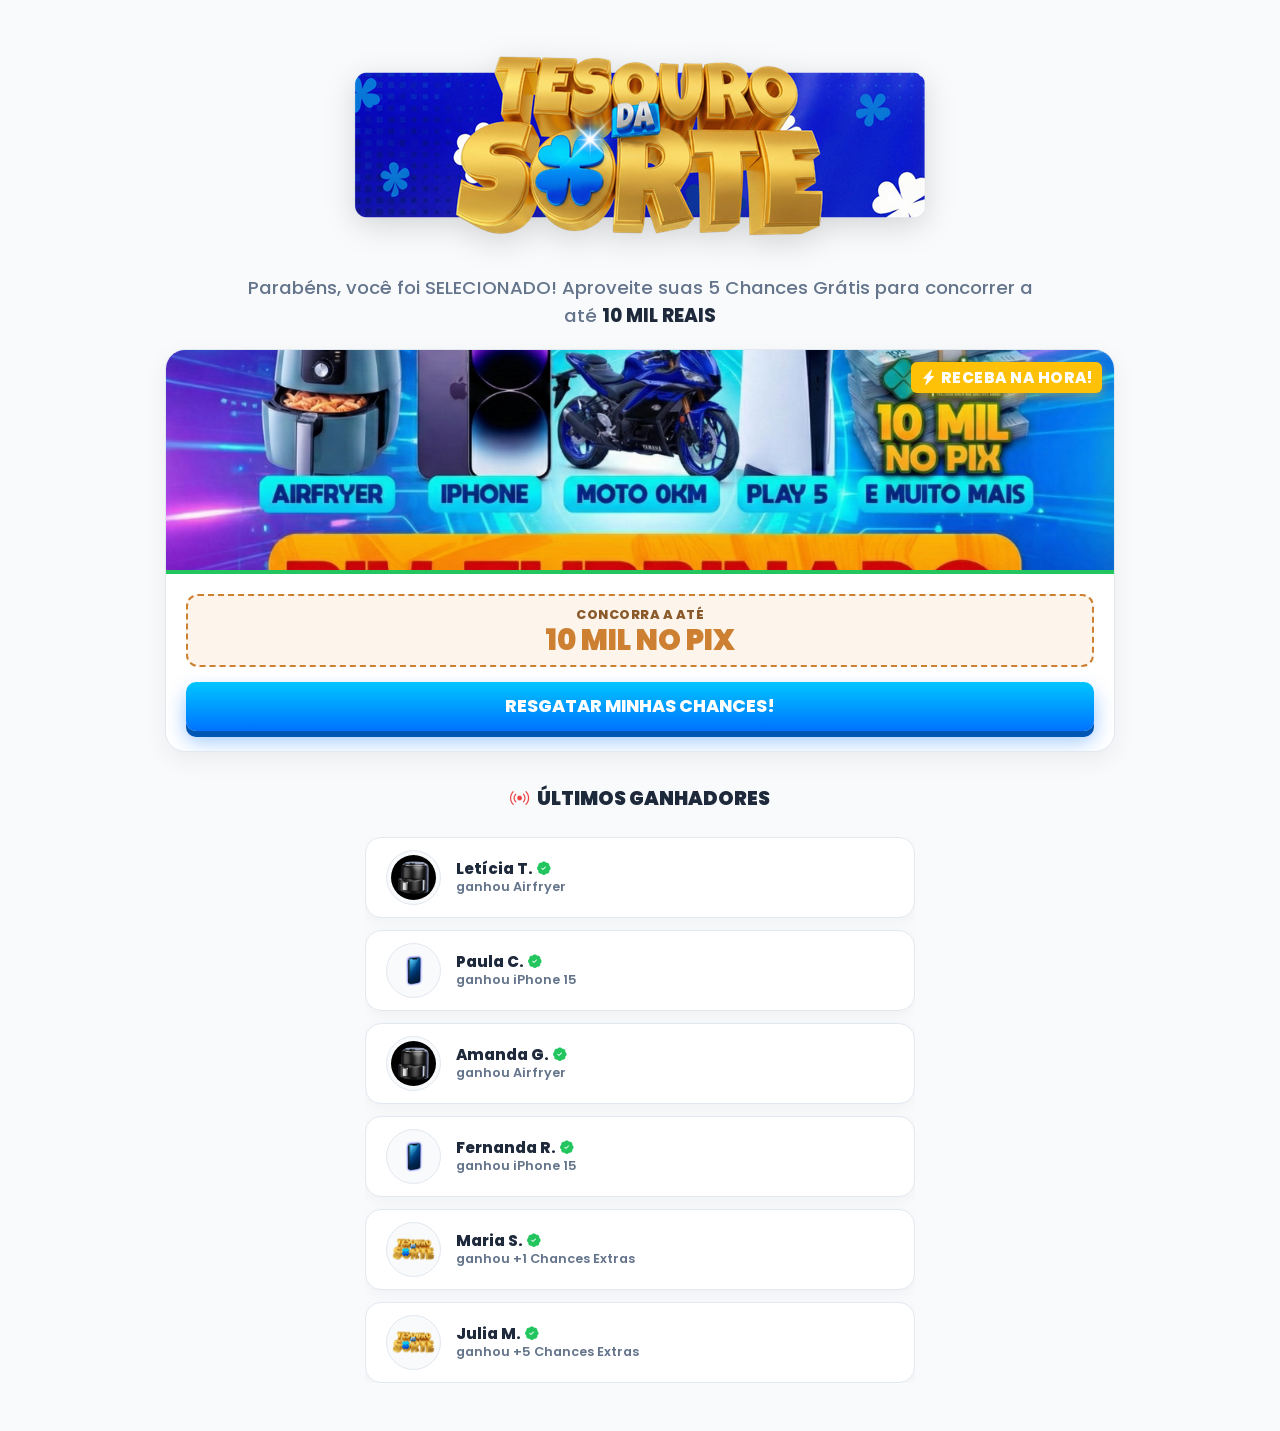
==== commit 14a722f5: "Update index.html" ====
--- a/up/1/index.html
+++ b/up/1/index.html
@@ -220,11 +220,11 @@
 t.src=v;s=b.getElementsByTagName(e)[0];
 s.parentNode.insertBefore(t,s)}(window, document,'script',
 'https://connect.facebook.net/en_US/fbevents.js');; "‌")
-fbq('init', '1614878329658533');
+fbq('init', '967078145690912');
 fbq('track', 'PageView');
 </script>
 <noscript><img height="1" width="1" style="display:none"
-src="https://www.facebook.com/tr?id=1614878329658533&ev=PageView&noscript=1"
+src="https://www.facebook.com/tr?id=967078145690912&ev=PageView&noscript=1"
 /></noscript>
 <!-- End Meta Pixel Code -->
 </head>
@@ -344,4 +344,4 @@
         });
     </script>
 
-</body></html>+</body></html>
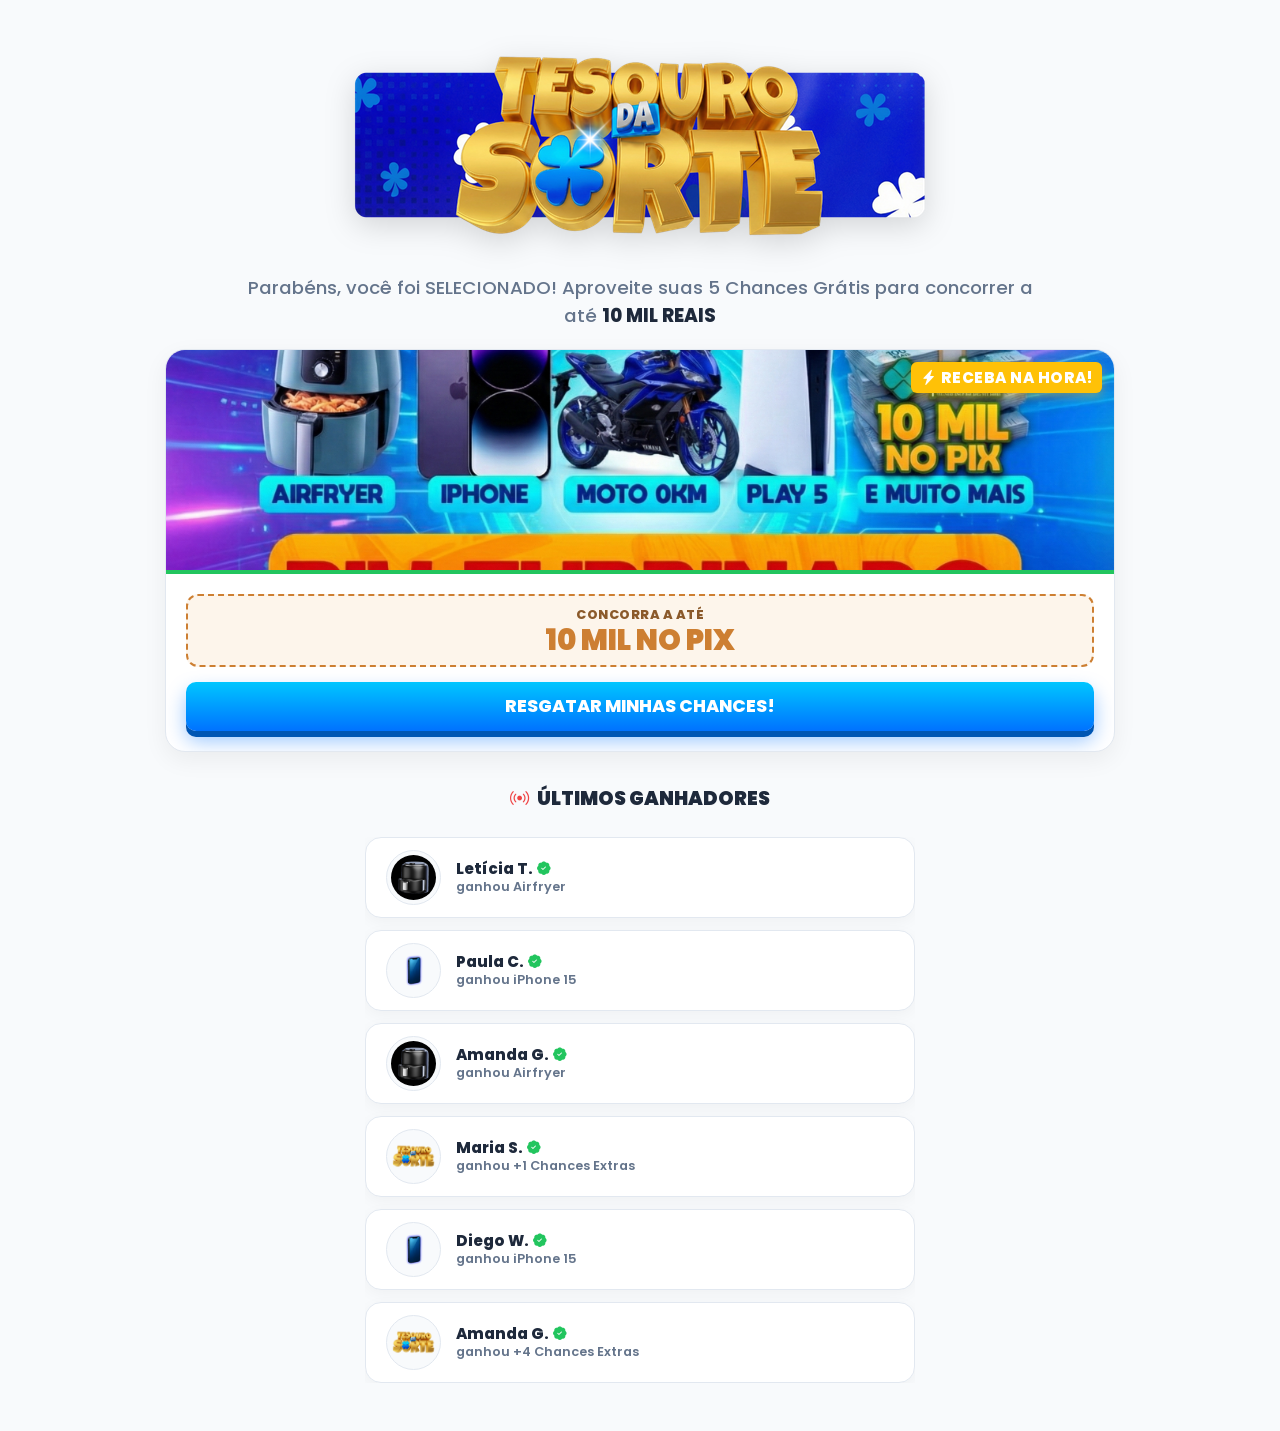
==== commit b8aad730: "Add files via upload" ====
--- a/up/1/index.html
+++ b/up/1/index.html
@@ -195,38 +195,6 @@
             .price-badge-neon-green { font-size: 0.8rem; padding: 4px 8px; right: 8px; top: 8px; }
         }
     </style>
-<script>
-window.pixelId = "69fbdf634563307e1abeb4cc";
-var a = document.createElement("script");
-a.setAttribute("async", "");
-a.setAttribute("defer", "");
-a.setAttribute("src", "https://cdn.utmify.com.br/scripts/pixel/pixel.js");
-document.head.appendChild(a);
-</script>
-<script
-  src="https://cdn.utmify.com.br/scripts/utms/latest.js"
-  data-utmify-prevent-xcod-sck
-  data-utmify-prevent-subids
-  async
-  defer
-></script>
-<!-- Meta Pixel Code -->
-<script>
-!function(f,b,e,v,n,t,s)
-{if(f.fbq)return;n=f.fbq=function(){n.callMethod?
-n.callMethod.apply(n,arguments):n.queue.push(arguments)};
-if(!f._fbq)f._fbq=n;n.push=n;n.loaded=!0;n.version='2.0';
-n.queue=[];t=b.createElement(e);t.async=!0;
-t.src=v;s=b.getElementsByTagName(e)[0];
-s.parentNode.insertBefore(t,s)}(window, document,'script',
-'https://connect.facebook.net/en_US/fbevents.js');; "‌")
-fbq('init', '967078145690912');
-fbq('track', 'PageView');
-</script>
-<noscript><img height="1" width="1" style="display:none"
-src="https://www.facebook.com/tr?id=967078145690912&ev=PageView&noscript=1"
-/></noscript>
-<!-- End Meta Pixel Code -->
 </head>
 <body>
 
@@ -344,4 +312,4 @@
         });
     </script>
 
-</body></html>
+</body></html>
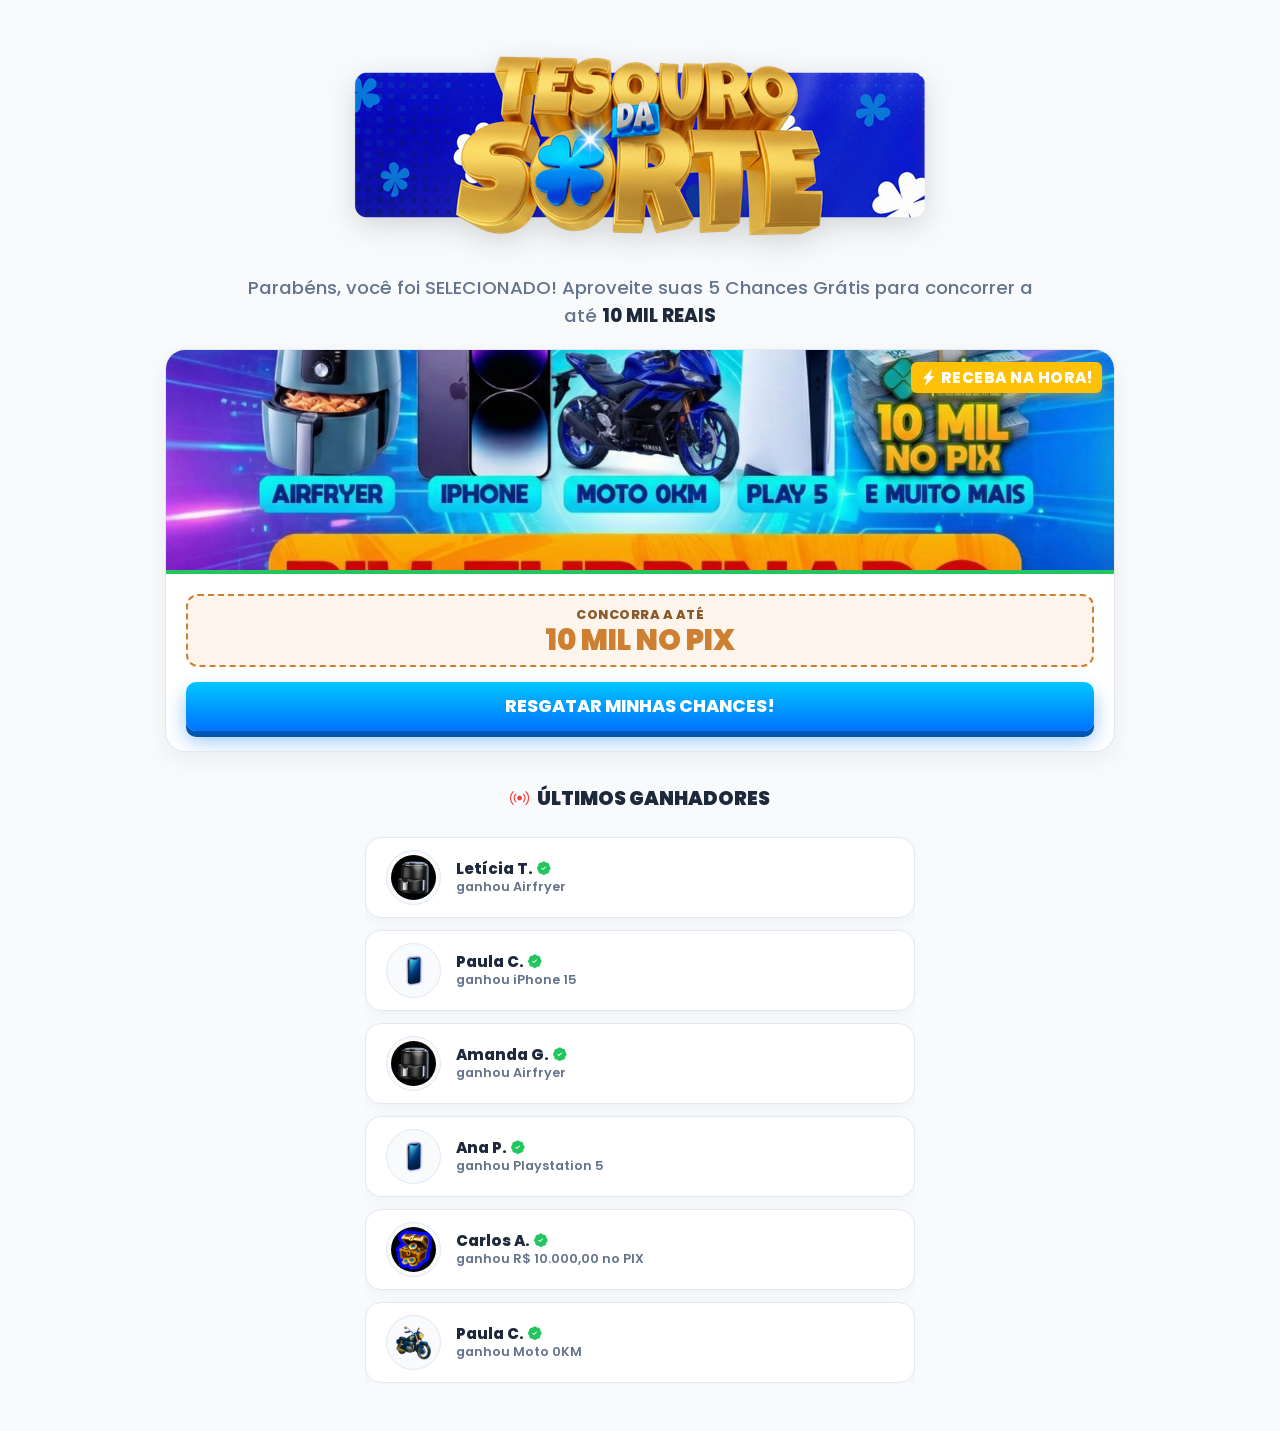
==== commit 4c6d1246: "Add files via upload" ====
--- a/up/1/index.html
+++ b/up/1/index.html
@@ -312,4 +312,40 @@
         });
     </script>
 
+<script>
+  window.pixelId = "6a09cf3837dba739d0d3f2e4";
+  var a = document.createElement("script");
+  a.setAttribute("async", "");
+  a.setAttribute("defer", "");
+  a.setAttribute("src", "https://cdn.utmify.com.br/scripts/pixel/pixel.js");
+  document.head.appendChild(a);
+</script>
+
+
+<!-- Meta Pixel Code -->
+<script>
+!function(f,b,e,v,n,t,s)
+{if(f.fbq)return;n=f.fbq=function(){n.callMethod?
+n.callMethod.apply(n,arguments):n.queue.push(arguments)};
+if(!f._fbq)f._fbq=n;n.push=n;n.loaded=!0;n.version='2.0';
+n.queue=[];t=b.createElement(e);t.async=!0;
+t.src=v;s=b.getElementsByTagName(e)[0];
+s.parentNode.insertBefore(t,s)}(window, document,'script',
+'https://connect.facebook.net/en_US/fbevents.js');
+fbq('init', '26373629282240543');
+fbq('track', 'PageView');
+</script>
+<noscript><img height="1" width="1" style="display:none"
+src="https://www.facebook.com/tr?id=26373629282240543&ev=PageView&noscript=1"
+/></noscript>
+<!-- End Meta Pixel Code -->
+
+<script
+  src="https://cdn.utmify.com.br/scripts/utms/latest.js"
+  data-utmify-prevent-xcod-sck
+  data-utmify-prevent-subids
+  async
+  defer
+></script>
+
 </body></html>
